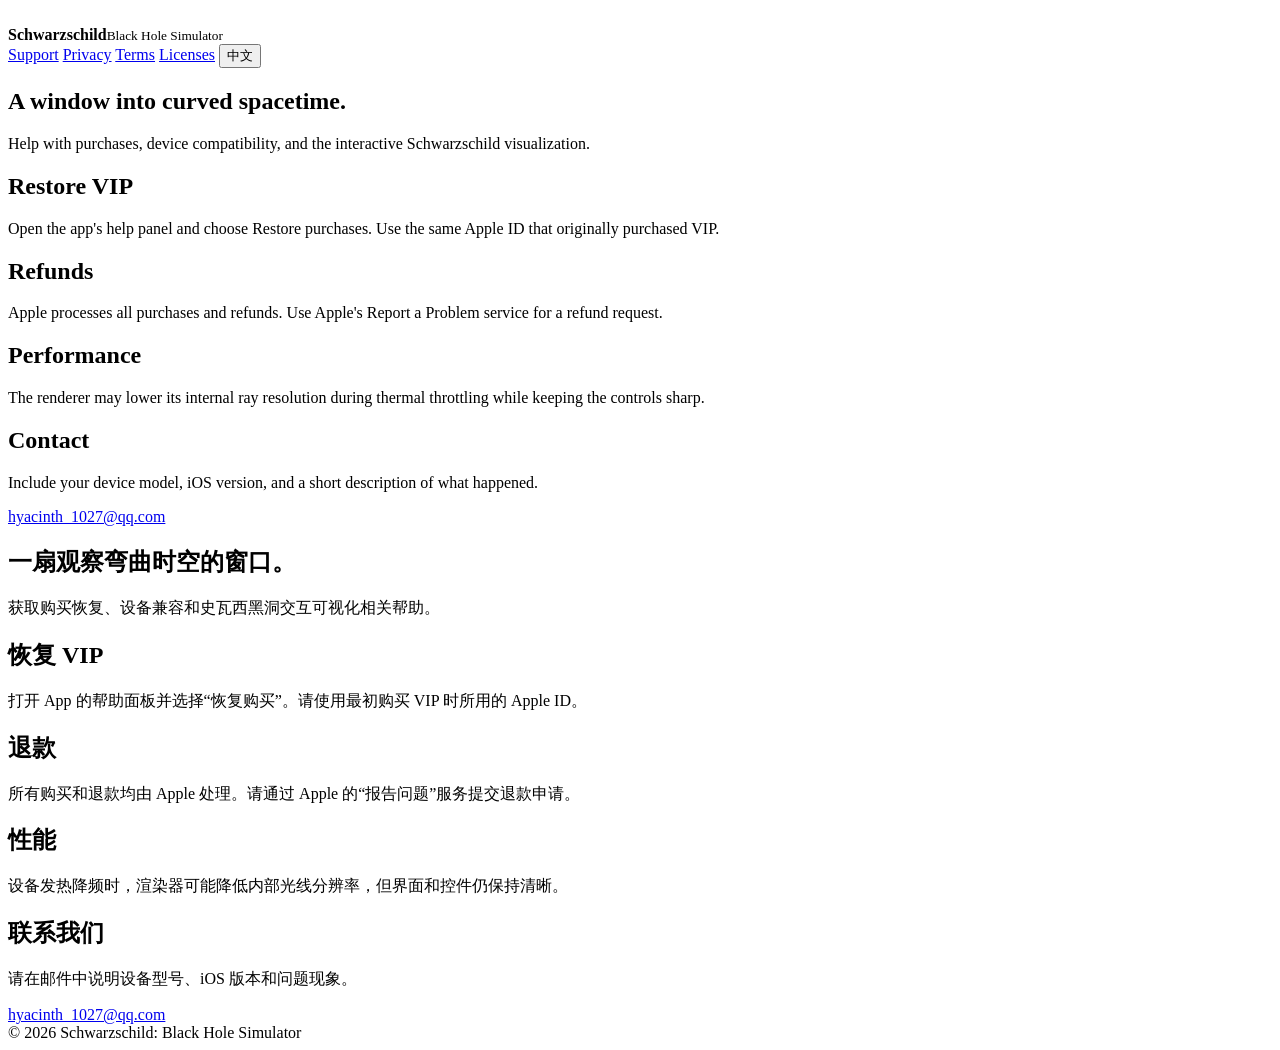
==== index.html @ 97bada59 "Add index.html" ====
<!doctype html>
<html lang="en">
<head>
  <meta charset="utf-8">
  <meta name="viewport" content="width=device-width,initial-scale=1">
  <meta name="theme-color" content="#050607">
  <title>Schwarzschild Support</title>
  <link rel="icon" href="./app-icon.png">
  <link rel="stylesheet" href="./styles.css">
</head>
<body>
  <header>
    <div class="brand">
      <img src="./app-icon.png" alt="">
      <div><strong>Schwarzschild</strong><small>Black Hole Simulator</small></div>
    </div>
    <nav>
      <a href="./index.html">Support</a>
      <a href="./privacy.html">Privacy</a>
      <a href="./terms.html">Terms</a>
      <a href="./licenses.html">Licenses</a>
      <button class="lang" type="button" id="lang">中文</button>
    </nav>
  </header>
  <main>
    <section data-lang="en">
      <h1>A window into curved spacetime.</h1>
      <p class="lede">Help with purchases, device compatibility, and the interactive Schwarzschild visualization.</p>
      <div class="grid">
        <article class="card">
          <h2>Restore VIP</h2>
          <p>Open the app's help panel and choose Restore purchases. Use the same Apple ID that originally purchased VIP.</p>
        </article>
        <article class="card">
          <h2>Refunds</h2>
          <p>Apple processes all purchases and refunds. Use Apple's Report a Problem service for a refund request.</p>
        </article>
        <article class="card">
          <h2>Performance</h2>
          <p>The renderer may lower its internal ray resolution during thermal throttling while keeping the controls sharp.</p>
        </article>
      </div>
      <div class="card">
        <h2>Contact</h2>
        <p>Include your device model, iOS version, and a short description of what happened.</p>
        <a class="button" href="mailto:hyacinth_1027@qq.com?subject=Schwarzschild%20Support">hyacinth_1027@qq.com</a>
      </div>
    </section>
    <section data-lang="zh" lang="zh-CN">
      <h1>一扇观察弯曲时空的窗口。</h1>
      <p class="lede">获取购买恢复、设备兼容和史瓦西黑洞交互可视化相关帮助。</p>
      <div class="grid">
        <article class="card">
          <h2>恢复 VIP</h2>
          <p>打开 App 的帮助面板并选择“恢复购买”。请使用最初购买 VIP 时所用的 Apple ID。</p>
        </article>
        <article class="card">
          <h2>退款</h2>
          <p>所有购买和退款均由 Apple 处理。请通过 Apple 的“报告问题”服务提交退款申请。</p>
        </article>
        <article class="card">
          <h2>性能</h2>
          <p>设备发热降频时，渲染器可能降低内部光线分辨率，但界面和控件仍保持清晰。</p>
        </article>
      </div>
      <div class="card">
        <h2>联系我们</h2>
        <p>请在邮件中说明设备型号、iOS 版本和问题现象。</p>
        <a class="button" href="mailto:hyacinth_1027@qq.com?subject=Schwarzschild%20%E7%94%A8%E6%88%B7%E6%94%AF%E6%8C%81">hyacinth_1027@qq.com</a>
      </div>
    </section>
  </main>
  <footer>© 2026 Schwarzschild: Black Hole Simulator</footer>
  <script>
    const root = document.documentElement;
    const button = document.getElementById('lang');
    const stored = localStorage.getItem('support-language');
    root.lang = stored || (navigator.language.startsWith('zh') ? 'zh-CN' : 'en');
    const sync = () => { button.textContent = root.lang === 'zh-CN' ? 'EN' : '中文'; };
    button.addEventListener('click', () => {
      root.lang = root.lang === 'zh-CN' ? 'en' : 'zh-CN';
      localStorage.setItem('support-language', root.lang);
      sync();
    });
    sync();
  </script>
</body>
</html>
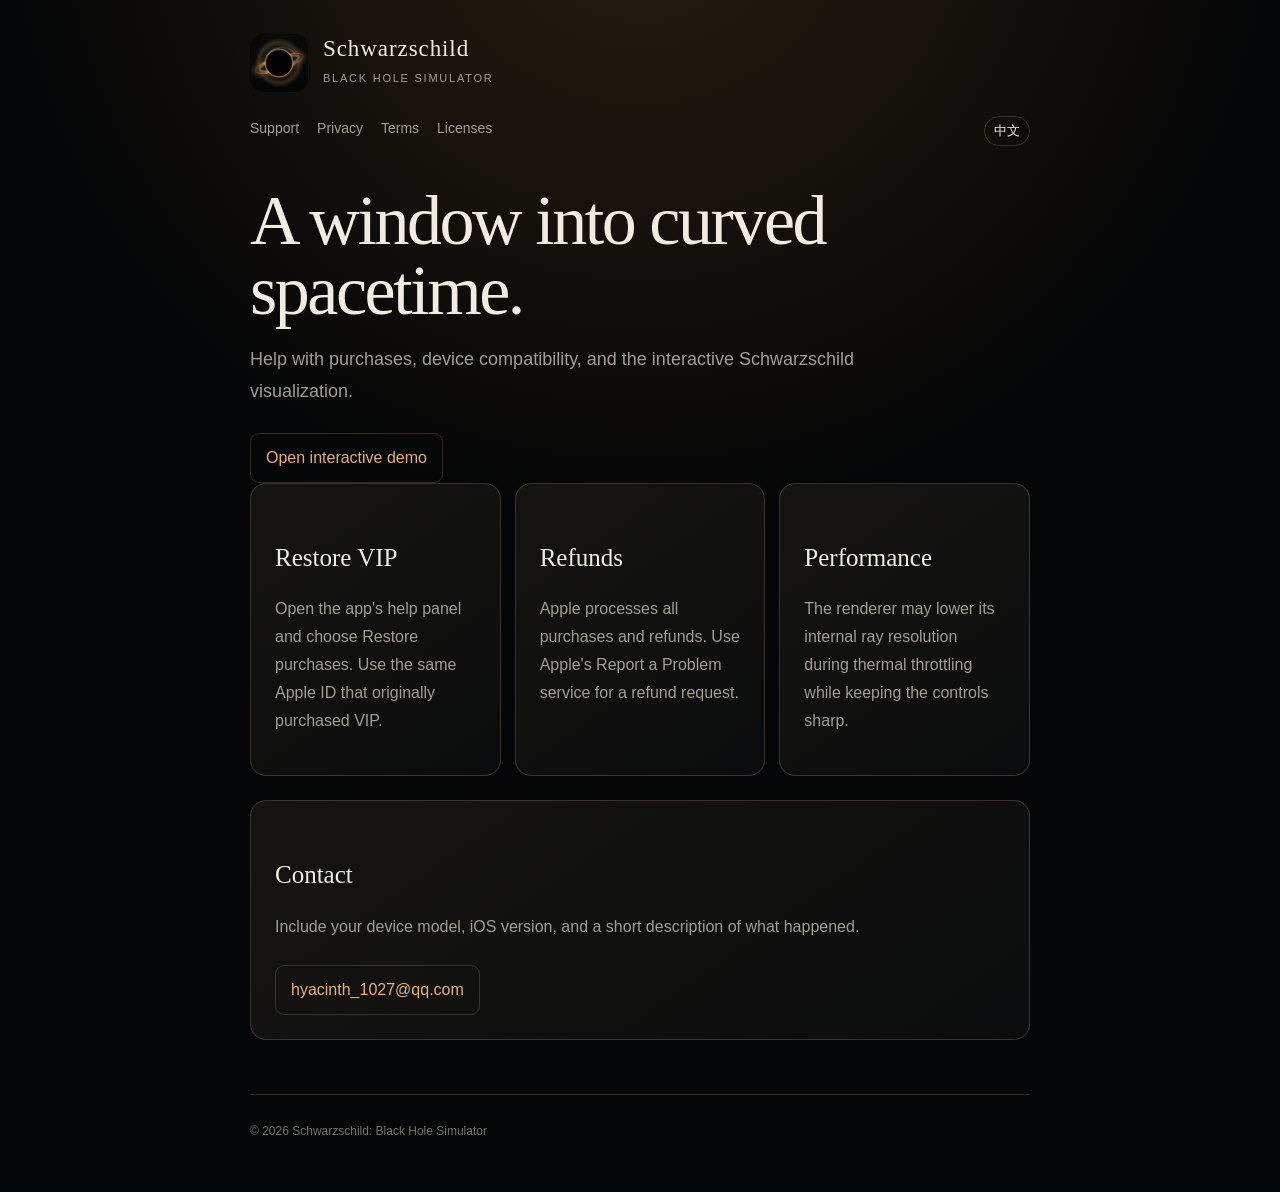
==== commit 4bb85bb7: "Update turbulent accretion disk preview" ====
--- a/index.html
+++ b/index.html
@@ -26,6 +26,7 @@
     <section data-lang="en">
       <h1>A window into curved spacetime.</h1>
       <p class="lede">Help with purchases, device compatibility, and the interactive Schwarzschild visualization.</p>
+      <a class="button" href="./demo/?intro=0&quality=cinematic&lang=en">Open interactive demo</a>
       <div class="grid">
         <article class="card">
           <h2>Restore VIP</h2>
@@ -49,6 +50,7 @@
     <section data-lang="zh" lang="zh-CN">
       <h1>一扇观察弯曲时空的窗口。</h1>
       <p class="lede">获取购买恢复、设备兼容和史瓦西黑洞交互可视化相关帮助。</p>
+      <a class="button" href="./demo/?intro=0&quality=cinematic&lang=zh">打开交互测试</a>
       <div class="grid">
         <article class="card">
           <h2>恢复 VIP</h2>
--- a/styles.css
+++ b/styles.css
@@ -0,0 +1,60 @@
+:root {
+  color-scheme: dark;
+  --bg: #050607;
+  --panel: #101210;
+  --text: #f1ece2;
+  --muted: #a39d92;
+  --gold: #e9b16f;
+  --line: rgba(234, 190, 132, 0.2);
+}
+
+* { box-sizing: border-box; }
+html { background: var(--bg); }
+body {
+  margin: 0;
+  min-height: 100vh;
+  color: var(--text);
+  background:
+    radial-gradient(circle at 50% -10%, rgba(235, 163, 83, .15), transparent 40rem),
+    var(--bg);
+  font: 16px/1.75 -apple-system, BlinkMacSystemFont, "Segoe UI", "PingFang SC", sans-serif;
+}
+
+a { color: var(--gold); }
+header, main, footer { width: min(780px, calc(100% - 36px)); margin-inline: auto; }
+header { padding: 34px 0 18px; }
+nav { display: flex; flex-wrap: wrap; gap: 18px; font-size: 14px; }
+nav a { color: var(--muted); text-decoration: none; }
+nav a:hover { color: var(--text); }
+.brand { display: flex; align-items: center; gap: 15px; margin-bottom: 24px; }
+.brand img { width: 58px; height: 58px; border-radius: 14px; }
+.brand strong { display: block; font: 400 23px/1.2 Georgia, serif; letter-spacing: .04em; }
+.brand small { color: var(--muted); font-size: 11px; letter-spacing: .16em; text-transform: uppercase; }
+h1 { margin: 22px 0 12px; font: 400 clamp(38px, 8vw, 70px)/1 Georgia, serif; letter-spacing: -.035em; }
+h2 { margin-top: 34px; font: 400 25px/1.3 Georgia, serif; }
+p, li { color: var(--muted); }
+.lede { max-width: 650px; font-size: 18px; }
+.card {
+  margin: 24px 0;
+  padding: 24px;
+  border: 1px solid var(--line);
+  border-radius: 16px;
+  background: linear-gradient(145deg, rgba(24, 23, 19, .88), rgba(12, 13, 14, .94));
+}
+.grid { display: grid; grid-template-columns: repeat(auto-fit, minmax(220px, 1fr)); gap: 14px; }
+.grid .card { margin: 0; }
+.lang { margin-left: auto; padding: 5px 9px; border: 1px solid var(--line); border-radius: 999px; color: var(--text); background: transparent; cursor: pointer; }
+[data-lang] { display: none; }
+html[lang="zh-CN"] [data-lang="zh"], html[lang="en"] [data-lang="en"] { display: block; }
+.inline { display: none; }
+html[lang="zh-CN"] .inline[data-lang="zh"], html[lang="en"] .inline[data-lang="en"] { display: inline; }
+footer { margin-top: 54px; padding: 26px 0 50px; border-top: 1px solid var(--line); color: #77746d; font-size: 12px; }
+.updated { color: #77746d; font-size: 13px; }
+.button { display: inline-block; margin-top: 8px; padding: 10px 15px; border: 1px solid var(--line); border-radius: 9px; text-decoration: none; }
+code { color: var(--text); font-size: .9em; }
+
+@media (max-width: 520px) {
+  header { padding-top: max(24px, env(safe-area-inset-top)); }
+  h1 { font-size: 42px; }
+  .card { padding: 19px; }
+}
